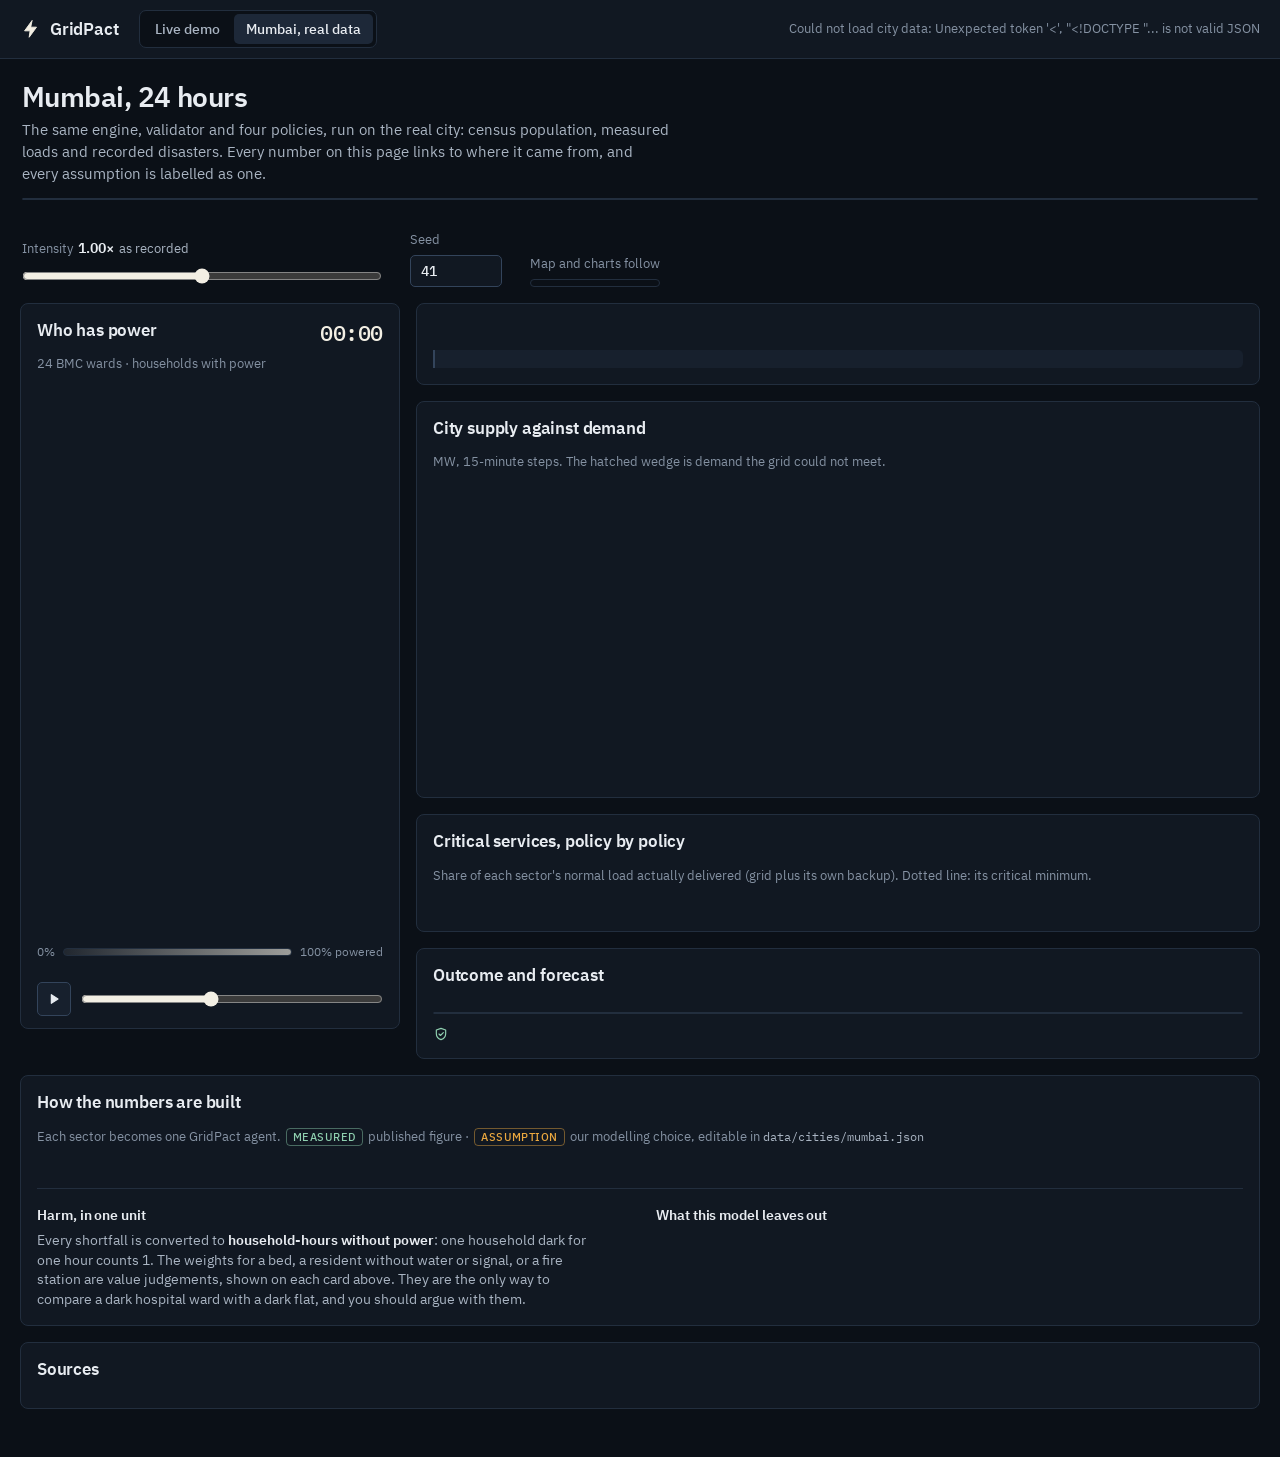
==== web/city.html @ 39cee3af "Mumbai on real data: city page, ensemble forecast, three protocol fixes - City mode (gridpact/city.p" ====
<!doctype html>
<html lang="en">
<head>
<meta charset="utf-8">
<meta name="viewport" content="width=device-width, initial-scale=1">
<title>GridPact · Mumbai</title>
<meta name="description" content="GridPact on Mumbai: real population, real loads and recorded disasters, simulated over 24 hours under four allocation policies.">
<link rel="icon" href="data:image/svg+xml,%3Csvg xmlns='http://www.w3.org/2000/svg' viewBox='0 0 32 32'%3E%3Crect width='32' height='32' rx='7' fill='%230b1017'/%3E%3Cpath d='M18 4 8 18h7l-2 10 11-15h-7z' fill='%23f3efe4'/%3E%3C/svg%3E">
<link rel="stylesheet" href="styles.css">
<link rel="stylesheet" href="city.css">
</head>
<body class="city-page">
<svg width="0" height="0" style="position:absolute" aria-hidden="true">
  <defs>
    <symbol id="i-hospital" viewBox="0 0 24 24"><rect x="4" y="4" width="16" height="16" rx="3"/><path d="M12 8v8M8 12h8"/></symbol>
    <symbol id="i-water" viewBox="0 0 24 24"><path d="M12 3.5c3.2 4 5.5 7.2 5.5 10.2a5.5 5.5 0 0 1-11 0c0-3 2.3-6.2 5.5-10.2Z"/></symbol>
    <symbol id="i-emergency" viewBox="0 0 24 24"><path d="M7 17v-5a5 5 0 0 1 10 0v5"/><path d="M5 17h14v3H5zM12 3v2M4.2 7.2l1.4 1.4M19.8 7.2l-1.4 1.4"/></symbol>
    <symbol id="i-telecom" viewBox="0 0 24 24"><path d="M12 10v11M9 21h6M8.5 7.5a5 5 0 0 0 0 5M15.5 7.5a5 5 0 0 1 0 5M6 5a8.5 8.5 0 0 0 0 10M18 5a8.5 8.5 0 0 1 0 10"/><circle cx="12" cy="10" r="1.2"/></symbol>
    <symbol id="i-homes" viewBox="0 0 24 24"><path d="M3.5 11 12 4l8.5 7M6 9.5V20h12V9.5M10 20v-5h4v5"/></symbol>
    <symbol id="i-play" viewBox="0 0 24 24"><path d="M8 5.5v13l10-6.5z"/></symbol>
    <symbol id="i-pause" viewBox="0 0 24 24"><path d="M8.5 5.5v13M15.5 5.5v13"/></symbol>
    <symbol id="i-bolt" viewBox="0 0 24 24"><path d="M13 3 5 14h6l-1 7 8-11h-6z"/></symbol>
    <symbol id="i-shield" viewBox="0 0 24 24"><path d="M12 3.5 5 6v5.5c0 4.3 3 7.6 7 9 4-1.4 7-4.7 7-9V6z"/><path d="m9 12 2.2 2.2L15.5 10"/></symbol>
    <symbol id="i-pin" viewBox="0 0 24 24"><path d="M12 21s-6.5-6.2-6.5-11a6.5 6.5 0 0 1 13 0c0 4.8-6.5 11-6.5 11Z"/><circle cx="12" cy="10" r="2.3"/></symbol>
    <symbol id="i-ext" viewBox="0 0 24 24"><path d="M14 4.5h5.5V10M19.5 4.5 11 13M17 14v5.5H4.5V7H10"/></symbol>
    <symbol id="i-back" viewBox="0 0 24 24"><path d="M19 12H5.5M11 6.5 5.5 12l5.5 5.5"/></symbol>
    <pattern id="hatch" width="7" height="7" patternUnits="userSpaceOnUse" patternTransform="rotate(45)">
      <rect width="7" height="7" fill="var(--deficit-bg)" stroke="none"/>
      <line x1="0.5" y1="0" x2="0.5" y2="7" stroke="var(--deficit)" stroke-width="1.2" stroke-opacity="0.6"/>
    </pattern>
  </defs>
</svg>

<header class="bar">
  <div class="brand">
    <svg class="brand-mark" viewBox="0 0 24 24" aria-hidden="true"><use href="#i-bolt"/></svg>
    <span class="brand-name">GridPact</span>
  </div>
  <nav class="tabs" aria-label="Pages">
    <a class="tab" href="index.html">Live demo</a>
    <a class="tab" href="city.html" aria-current="page">Mumbai, real data</a>
  </nav>
  <div class="bar-status" id="run-status" aria-live="polite">Loading city data…</div>
</header>

<main class="city">
  <section class="city-intro" aria-labelledby="city-title">
    <div class="intro-text">
      <h1 id="city-title">Mumbai, 24 hours</h1>
      <p class="lede">The same engine, validator and four policies, run on the real city: census population, measured loads and recorded disasters. Every number on this page links to where it came from, and every assumption is labelled as one.</p>
    </div>
    <dl class="facts" id="facts"></dl>
  </section>

  <section class="picker" aria-labelledby="picker-title">
    <h2 id="picker-title" class="sr-only">Choose a disaster</h2>
    <div class="disasters" id="disasters" role="radiogroup" aria-label="Disaster"></div>
    <div class="controls">
      <label class="ctl ctl-intensity">
        <span class="ctl-label">Intensity <b id="intensity-out">1.00×</b> <span id="intensity-note" class="ctl-note">as recorded</span></span>
        <input id="intensity" type="range" min="0.5" max="1.5" step="0.05" value="1" aria-describedby="intensity-note">
      </label>
      <label class="ctl ctl-seed">
        <span class="ctl-label">Seed</span>
        <input id="seed" type="number" inputmode="numeric" min="0" max="999999" value="41">
      </label>
      <div class="ctl ctl-policy">
        <span class="ctl-label" id="policy-label">Map and charts follow</span>
        <div class="seg" id="policy" role="radiogroup" aria-labelledby="policy-label"></div>
      </div>
    </div>
  </section>

  <div class="city-grid">
    <aside class="map-col">
      <section class="panel panel-map" aria-labelledby="map-title">
        <div class="panel-head">
          <div>
            <h2 id="map-title">Who has power</h2>
            <p class="panel-note" id="map-sub">24 BMC wards · households with power</p>
          </div>
          <span class="map-clock" id="map-clock">00:00</span>
        </div>
        <div class="map-wrap" id="map" role="img" aria-label="Map of Mumbai's 24 wards shaded by share of households with power"></div>
        <div class="map-legend" aria-hidden="true">
          <span>0%</span><span class="ramp"></span><span>100% powered</span>
        </div>
        <div class="zones" id="zones"></div>
        <div class="scrub">
          <button id="play" class="btn btn-icon" type="button" aria-label="Play the day" aria-pressed="false">
            <svg aria-hidden="true"><use href="#i-play"/></svg>
          </button>
          <input id="hour" type="range" min="0" max="95" step="1" value="40" aria-label="Time of day">
        </div>
      </section>
    </aside>

    <div class="main-col">
      <section class="panel panel-record" aria-labelledby="record-title">
        <div class="record-head">
          <span class="kind-badge" id="record-kind"></span>
          <h2 id="record-title"></h2>
          <p class="record-date" id="record-date"></p>
        </div>
        <p class="record-summary" id="record-summary"></p>
        <div class="record-grid">
          <dl class="record-facts" id="record-facts"></dl>
          <ol class="timeline" id="timeline" aria-label="Recorded timeline"></ol>
        </div>
        <p class="assumption" id="record-assumption"></p>
      </section>

      <section class="panel" aria-labelledby="supply-title">
        <div class="panel-head">
          <div>
            <h2 id="supply-title">City supply against demand</h2>
            <p class="panel-note">MW, 15-minute steps. The hatched wedge is demand the grid could not meet.</p>
          </div>
          <div class="chart-readout" id="supply-readout"></div>
        </div>
        <div class="legend" id="supply-legend"></div>
        <div class="chart chart-city" id="supply-chart"></div>
      </section>

      <section class="panel" aria-labelledby="services-title">
        <div class="panel-head">
          <div>
            <h2 id="services-title">Critical services, policy by policy</h2>
            <p class="panel-note">Share of each sector's normal load actually delivered (grid plus its own backup). Dotted line: its critical minimum.</p>
          </div>
        </div>
        <div class="legend" id="services-legend"></div>
        <div class="services" id="services"></div>
      </section>

      <section class="panel panel-outcome" aria-labelledby="outcome-title">
        <div class="panel-head">
          <div>
            <h2 id="outcome-title">Outcome and forecast</h2>
            <p class="panel-note" id="outcome-note"></p>
          </div>
        </div>
        <p class="outcome-head" id="outcome-head"></p>
        <div class="table-wrap"><table class="outcome-table" id="outcome-table"></table></div>
        <p class="guarantee-line" id="guarantee-line"><svg aria-hidden="true"><use href="#i-shield"/></svg><span></span></p>
      </section>
    </div>
  </div>

  <section class="panel panel-model" aria-labelledby="model-title">
    <div class="panel-head">
      <div>
        <h2 id="model-title">How the numbers are built</h2>
        <p class="panel-note">Each sector becomes one GridPact agent. <span class="tag tag-measured">Measured</span> published figure · <span class="tag tag-assumption">Assumption</span> our modelling choice, editable in <code>data/cities/mumbai.json</code></p>
      </div>
    </div>
    <div class="sectors" id="sectors"></div>
    <div class="model-notes">
      <div>
        <h3>Harm, in one unit</h3>
        <p>Every shortfall is converted to <b>household-hours without power</b>: one household dark for one hour counts 1. The weights for a bed, a resident without water or signal, or a fire station are value judgements, shown on each card above. They are the only way to compare a dark hospital ward with a dark flat, and you should argue with them.</p>
      </div>
      <div>
        <h3>What this model leaves out</h3>
        <ul id="limits"></ul>
      </div>
    </div>
  </section>

  <section class="panel panel-sources" aria-labelledby="sources-title">
    <div class="panel-head">
      <h2 id="sources-title">Sources</h2>
      <span class="panel-note" id="sources-note"></span>
    </div>
    <ol class="sources" id="sources"></ol>
  </section>
</main>

<div class="tooltip city-tt" id="tt" hidden></div>
<script src="charts.js"></script>
<script src="city.js"></script>
</body>
</html>
---- web/styles.css ----
/* GridPact: night-shift grid control room.
   Ink-blue ground, ivory for the system's own voice, amber/red only for real
   trouble. Agent hues are a validated CVD-safe order (blue, aqua, violet,
   magenta, green) that deliberately avoids the status hues. */

@font-face { font-family: "Plex"; src: url("fonts/plex-sans-400.woff2") format("woff2"); font-weight: 400; font-display: swap; }
@font-face { font-family: "Plex"; src: url("fonts/plex-sans-500.woff2") format("woff2"); font-weight: 500; font-display: swap; }
@font-face { font-family: "Plex"; src: url("fonts/plex-sans-600.woff2") format("woff2"); font-weight: 600; font-display: swap; }
@font-face { font-family: "Plex Mono"; src: url("fonts/plex-mono-400.woff2") format("woff2"); font-weight: 400; font-display: swap; }
@font-face { font-family: "Plex Mono"; src: url("fonts/plex-mono-500.woff2") format("woff2"); font-weight: 500; font-display: swap; }

:root {
  color-scheme: dark;
  --bg: #0b1017;
  --panel: #111822;
  --panel-2: #17202d;
  --panel-3: #1d2838;
  --line: #222e3e;
  --line-strong: #33445b;
  --text: #e8ecf1;
  --text-2: #aab5c3;
  --text-3: #8592a3;
  --ivory: #f3efe4;
  --ivory-ink: #0b1017;

  --stress: #eba83f;
  --stress-bg: #2a2214;
  --fail: #f2706a;
  --fail-bg: #2e1718;
  --ok: #8fd0b0;

  --deficit: #c9d2dd;            /* neutral: scarcity is the normal crisis state, not an alarm */
  --deficit-bg: rgba(201, 210, 221, 0.05);

  --s-hospital: #3987e5;
  --s-water: #199e70;
  --s-emergency: #9085e9;
  --s-telecom: #d55181;
  --s-shelter: #d95926;

  --r: 8px;
  --r-sm: 5px;
  --font: "Plex", ui-sans-serif, system-ui, -apple-system, "Segoe UI", sans-serif;
  --mono: "Plex Mono", ui-monospace, "SF Mono", Menlo, monospace;
  --ease: cubic-bezier(0.16, 1, 0.3, 1);
}

* { box-sizing: border-box; }
[hidden] { display: none !important; }
html, body { margin: 0; }
body {
  background: var(--bg);
  color: var(--text);
  font: 400 14px/1.45 var(--font);
  font-variant-numeric: tabular-nums;
  -webkit-font-smoothing: antialiased;
  min-height: 100vh;
}
::selection { background: var(--ivory); color: var(--ivory-ink); }
:focus-visible { outline: 2px solid var(--ivory); outline-offset: 2px; border-radius: 4px; }
* { scrollbar-width: thin; scrollbar-color: var(--line-strong) transparent; }
::-webkit-scrollbar { width: 8px; height: 8px; }
::-webkit-scrollbar-thumb { background: var(--line-strong); border-radius: 8px; }
::-webkit-scrollbar-track { background: transparent; }

svg { width: 18px; height: 18px; fill: none; stroke: currentColor; stroke-width: 1.75; stroke-linecap: round; stroke-linejoin: round; flex: none; }

h1, h2, h3 { margin: 0; font-weight: 600; letter-spacing: -0.005em; }
h2 { font-size: 17px; letter-spacing: -0.01em; }
b { font-weight: 600; }

/* ---------------- header bar ---------------- */
.bar {
  display: flex; align-items: center; gap: 12px 16px; flex-wrap: wrap;
  padding: 10px 20px;
  background: var(--panel);
  border-bottom: 1px solid var(--line);
  position: sticky; top: 0; z-index: 10;
}
.btn-done { background: var(--ivory); color: var(--ivory-ink); }
.brand { display: flex; align-items: center; gap: 8px; margin-right: 4px; }
.brand-mark { width: 22px; height: 22px; fill: var(--ivory); stroke: var(--ivory); stroke-width: 1; }
.brand-name { font-weight: 600; font-size: 17px; letter-spacing: -0.01em; }

.run-setup, .transport { display: flex; align-items: flex-end; gap: 8px; }
.transport { padding-left: 16px; border-left: 1px solid var(--line); }
.field { display: flex; flex-direction: column; gap: 2px; }
.field-label { font-size: 11px; color: var(--text-3); font-weight: 500; }
select, input {
  font: 500 13.5px var(--font); color: var(--text);
  background: var(--panel-2); border: 1px solid var(--line-strong); border-radius: var(--r-sm);
  height: 32px; padding: 0 10px;
}
select { padding-right: 28px; appearance: none; cursor: pointer;
  background-image: url("data:image/svg+xml,%3Csvg xmlns='http://www.w3.org/2000/svg' viewBox='0 0 24 24' fill='none' stroke='%23aab5c3' stroke-width='2' stroke-linecap='round'%3E%3Cpath d='m7 10 5 5 5-5'/%3E%3C/svg%3E");
  background-repeat: no-repeat; background-position: right 7px center; background-size: 16px; }
#scenario { min-width: 230px; }
.field-seed input { width: 84px; }
select:hover, input:hover { border-color: #46597a; }

.btn {
  display: inline-flex; align-items: center; gap: 6px;
  height: 32px; padding: 0 12px;
  font: 500 13.5px var(--font); color: var(--text);
  background: var(--panel-2); border: 1px solid var(--line-strong); border-radius: var(--r-sm);
  cursor: pointer; transition: background-color .15s var(--ease), border-color .15s var(--ease);
}
.btn svg { width: 16px; height: 16px; }
.btn:hover { background: var(--panel-3); border-color: #46597a; }
.btn:active { transform: translateY(1px); }
.btn:disabled { opacity: .45; cursor: not-allowed; transform: none; }
.btn-primary { background: var(--ivory); color: var(--ivory-ink); border-color: var(--ivory); min-width: 86px; justify-content: center; }
.btn-primary svg { fill: currentColor; }
.btn-primary:hover { background: #fffaf0; border-color: #fffaf0; }
.btn-small { height: 28px; padding: 0 10px; font-size: 13px; }

.clock { display: flex; flex-direction: column; line-height: 1.15; margin-left: auto; text-align: right; }
.clock-time { font: 500 20px var(--mono); letter-spacing: -0.02em; }
.clock-sub { font-size: 12px; color: var(--text-3); }

.tabs { display: flex; gap: 2px; background: var(--bg); padding: 3px; border-radius: 7px; border: 1px solid var(--line); }
.tab { font: 500 13.5px var(--font); color: var(--text-2); background: none; border: 0; padding: 6px 12px; border-radius: 5px; cursor: pointer; }
.tab:hover { color: var(--text); }
.tab[aria-selected="true"] { background: var(--panel-3); color: var(--text); }
.nav-city { display: inline-flex; align-items: center; gap: 5px; font: 500 13.5px var(--font); color: var(--text-2); text-decoration: none; padding: 6px 4px; border-bottom: 1px solid var(--line-strong); }
.nav-city:hover { color: var(--text); border-color: var(--ivory); }
.nav-city svg { width: 14px; height: 14px; transform: rotate(-90deg); }

/* ---------------- guarantees strip ---------------- */
.guarantees {
  display: flex; align-items: center; gap: 22px; flex-wrap: wrap;
  padding: 8px 20px; border-bottom: 1px solid var(--line);
  font-size: 13px; color: var(--text-2);
}
.g-item { display: inline-flex; align-items: center; gap: 6px; }
.g-item svg { width: 16px; height: 16px; color: var(--ok); }
.g-item b { color: var(--text); }
.g-item.is-bad svg, .g-item.is-bad b { color: var(--fail); }
.g-seed { color: var(--text-3); }
.scenario-desc { color: var(--text-2); font-size: 13px; margin: 4px 0 0; max-width: 64ch; line-height: 1.45; text-wrap: pretty; }

/* ---------------- layout ---------------- */
main { padding: 16px 20px 28px; }
.view-live { display: grid; grid-template-columns: minmax(0, 1fr) 390px; gap: 16px; align-items: start; }
.col-main, .col-side { display: flex; flex-direction: column; gap: 16px; min-width: 0; }
.col-side { position: sticky; top: 108px; max-height: calc(100vh - 128px); }

.panel { background: var(--panel); border: 1px solid var(--line); border-radius: var(--r); padding: 14px 16px 16px; min-width: 0; }
.panel-head { display: flex; align-items: flex-start; justify-content: space-between; gap: 12px; margin-bottom: 10px; }
.panel-note { font-size: 13px; color: var(--text-3); }
.panel-note .tick { display: inline-block; width: 2px; height: 11px; background: var(--text); vertical-align: -1px; margin: 0 3px; }

/* ---------------- chart ---------------- */
.chart-readout { padding-top: 1px; font-size: 13px; color: var(--text-2); display: flex; gap: 16px; flex-wrap: wrap; justify-content: flex-end; }
.chart-readout b { color: var(--text); font-weight: 600; }
.chart-readout .short b { color: var(--text); }
.legend { display: flex; flex-wrap: wrap; gap: 6px 16px; font-size: 13px; color: var(--text-2); margin-bottom: 6px; }
.legend span { display: inline-flex; align-items: center; gap: 6px; }
.sw { width: 12px; height: 12px; border-radius: 3px; display: inline-block; }
.sw-line { width: 16px; height: 0; border-top: 2px solid var(--ivory); border-radius: 0; }
.sw-dash { width: 16px; height: 0; border-top: 2px dashed var(--text-2); border-radius: 0; }
.sw-hatch { width: 12px; height: 12px; border-radius: 3px; overflow: hidden; vertical-align: middle; }
.sw-hatch rect { stroke: none; }
.chart { position: relative; height: 290px; }
svg.plot { width: 100%; height: 100%; display: block; stroke: none; fill: none; overflow: visible; }
.axis text { font: 400 12px var(--font); fill: var(--text-3); }
.grid line { stroke: var(--line); stroke-width: 1; }
.tooltip {
  position: absolute; pointer-events: none; z-index: 5;
  background: #0d141d; border: 1px solid var(--line-strong); border-radius: 6px;
  padding: 8px 10px; font-size: 13px; min-width: 190px;
  box-shadow: 0 8px 24px rgba(0,0,0,.45);
}
.tooltip .tt-h { font-weight: 600; margin-bottom: 4px; }
.tooltip .tt-r { display: flex; justify-content: space-between; gap: 14px; color: var(--text-2); }
.tooltip .tt-r b { color: var(--text); font-weight: 500; }
.tooltip .tt-r .sw { margin-right: 6px; vertical-align: -1px; }
.chart-empty { position: absolute; inset: 0; display: grid; place-items: center; color: var(--text-3); font-size: 13.5px; pointer-events: none; }

/* ---------------- agent cards ---------------- */
.agents { display: grid; grid-template-columns: repeat(auto-fit, minmax(185px, 1fr)); gap: 12px; }
@keyframes hit { from { box-shadow: 0 0 0 2px var(--stress), 0 6px 20px rgba(0,0,0,.35); } to { box-shadow: 0 0 0 0 transparent, 0 6px 20px rgba(0,0,0,0); } }
.agent.is-hit { animation: hit 1.6s var(--ease); }
.agent {
  background: var(--panel); border: 1px solid var(--line); border-radius: var(--r);
  padding: 12px 14px 13px; display: flex; flex-direction: column; gap: 10px;
  transition: background-color .4s var(--ease), border-color .4s var(--ease);
}
.agent.is-stressed { border-color: #4a3c22; }
.agent.is-failed { background: var(--fail-bg); border-color: #5c2a2a; }
.agent-head { display: flex; align-items: center; gap: 8px; }
.agent-icon { width: 26px; height: 26px; border-radius: 6px; display: grid; place-items: center; background: color-mix(in srgb, var(--c) 18%, transparent); color: var(--c); }
.agent-icon svg { width: 17px; height: 17px; }
.agent-name { font-weight: 600; font-size: 15px; line-height: 1.25; flex: 1; min-width: 0; min-height: 2.5em; display: flex; align-items: center; }
.agent-head { align-items: center; flex-wrap: wrap; row-gap: 6px; min-height: 0; }
.agent-head::after { content: ""; flex-basis: 100%; order: 2; }
.agent-head .status { order: 3; }
.agent-head .agent-icon, .agent-head .status { margin-top: -1px; }

.status { display: inline-flex; align-items: center; gap: 4px; font: 600 12px var(--font); letter-spacing: .02em; padding: 2px 7px 2px 5px; border-radius: 99px; white-space: nowrap; }
.status svg { width: 13px; height: 13px; stroke-width: 2.25; }
.status-OK { color: var(--ok); background: rgba(143, 208, 176, .1); }
.status-STRESSED { color: var(--stress); background: var(--stress-bg); }
.status-FAILED { color: var(--fail); background: rgba(242, 112, 106, .14); }

.metric-row { display: flex; justify-content: space-between; align-items: baseline; font-size: 13px; color: var(--text-2); }
.metric-row b { font-size: 14px; color: var(--text); font-weight: 600; }
.metric-row .of { color: var(--text-3); font-weight: 400; }
.meter { position: relative; height: 8px; background: var(--bg); border-radius: 4px; margin-top: 5px; }
.meter-fill { position: absolute; left: 0; top: 0; bottom: 0; border-radius: 4px; background: var(--c); transition: width .35s var(--ease); }
.meter-mark { position: absolute; top: -3px; bottom: -3px; width: 2px; background: var(--text); border-radius: 1px; }
.meter-reserve .meter-fill { background: var(--text-2); }
.meter-reserve.is-low .meter-fill { background: var(--stress); }
.meter-reserve.is-empty .meter-fill { background: var(--fail); }
.agent-foot { display: flex; justify-content: space-between; gap: 8px; font-size: 13px; color: var(--text-2); border-top: 1px solid var(--line); padding-top: 9px; }
.agent-foot b { color: var(--text); font-weight: 600; }
.agent-act { font-size: 13px; color: var(--text-2); min-height: 18px; display: flex; align-items: center; gap: 5px; }
.agent-act svg { width: 14px; height: 14px; }
.agent-act.act-concede { color: var(--text); }
.agent-act.act-hold svg { color: var(--stress); }
.agent-act.act-fail { color: var(--fail); }
.credits-up { color: var(--ok); font-weight: 600; }
.credits-down { color: var(--text-3); font-weight: 600; }
.nowrap { white-space: nowrap; }
.metric-row > span:first-child { white-space: nowrap; }

/* compact table for many agents */
.agent-table { width: 100%; border-collapse: collapse; font-size: 13px; }
.agent-table th { text-align: left; font-weight: 500; font-size: 12px; color: var(--text-3); padding: 0 8px 6px; border-bottom: 1px solid var(--line); white-space: nowrap; }
.agent-table td { padding: 6px 8px; border-bottom: 1px solid var(--line); vertical-align: middle; }
.agent-table tr.is-failed td { background: var(--fail-bg); }
.agent-table .num { text-align: right; white-space: nowrap; }
.agent-table .cell-name { display: flex; align-items: center; gap: 8px; white-space: nowrap; }
.agent-table .meter { margin-top: 0; min-width: 90px; }
.kind-dot { width: 9px; height: 9px; border-radius: 2px; background: var(--c); flex: none; }

/* ---------------- inject ---------------- */
.panel-agents { padding: 4px 0 0; min-width: 0; }
.agent-table-wrap, .cmp-wrap {
  overflow-x: auto;
  background:
    linear-gradient(to right, var(--panel) 30%, rgba(17,24,34,0)) left / 28px 100% no-repeat local,
    linear-gradient(to left, var(--panel) 30%, rgba(17,24,34,0)) right / 28px 100% no-repeat local,
    radial-gradient(farthest-side at 0 50%, rgba(0,0,0,.55), transparent) left / 12px 100% no-repeat scroll,
    radial-gradient(farthest-side at 100% 50%, rgba(0,0,0,.55), transparent) right / 12px 100% no-repeat scroll,
    var(--panel);
}
.panel-agents .agent-table-wrap { border: 1px solid var(--line); border-radius: var(--r); padding: 10px 8px 4px; }
.agent-table td, .agent-table th { white-space: nowrap; }
.panel-inject { flex: none; }

/* ---------------- live standings ---------------- */
.panel-standings { flex: none; }
.panel-standings .panel-head, .panel-inject .panel-head { margin-bottom: 8px; }
.standings { display: grid; grid-template-columns: max-content minmax(60px, 1fr) max-content max-content; gap: 7px 10px; align-items: center; font-size: 13px; color: var(--text-2); }
.standings .st-name { white-space: nowrap; }
.standings .st-name.is-gp { color: var(--text); font-weight: 600; }
.standings .st-bar { height: 10px; border-radius: 0 3px 3px 0; background: var(--text-3); opacity: .65; transition: width .35s var(--ease); min-width: 1px; }
.standings .st-bar.is-gp { background: var(--ivory); opacity: 1; }
.standings .st-num { text-align: right; color: var(--text); font-weight: 500; }
.standings .st-fail { text-align: right; font-size: 12px; color: var(--text-3); white-space: nowrap; }
.standings .st-fail.has-fail { color: var(--fail); }
.standings-note { margin: 8px 0 0; font-size: 12px; color: var(--text-3); line-height: 1.45; text-wrap: balance; }
.standings-lead { grid-column: 1 / -1; font-size: 13px; color: var(--text); margin: 0 0 2px; text-wrap: balance; }
.standings-lead b { color: var(--ivory); }

/* ---------------- negotiation ledger (latest step) ---------------- */
.ledger { width: 100%; border-collapse: collapse; font-size: 12.5px; margin: 4px 0 8px; font-variant-numeric: tabular-nums; }
.ledger th, .ledger td { padding: 4px 6px; text-align: right; border-bottom: 1px solid var(--line); white-space: nowrap; }
.ledger th:first-child, .ledger td:first-child { text-align: left; color: var(--text-3); font: 500 12px var(--mono); }
.ledger thead th { font: 500 12px var(--font); color: var(--text-2); vertical-align: bottom; }
.ledger thead th .lh { display: inline-flex; flex-direction: column; align-items: flex-end; gap: 2px; }
.ledger thead th svg { width: 14px; height: 14px; color: var(--c); }
.ledger td { color: var(--text); }
.ledger td.nil { color: var(--text-3); }
.ledger tr.l-final td { border-top: 1px solid var(--line-strong); font-weight: 600; }
.ledger tr.l-credit td { color: var(--text-2); }
.ledger .held { display: inline-flex; align-items: center; gap: 2px; color: var(--stress); font-size: 11.5px; font-weight: 600; }
.ledger .held svg { width: 11px; height: 11px; color: var(--stress); }
.ledger-caption { font-size: 12px; color: var(--text-3); margin: 0 0 2px; }
.log-step.is-old .ledger, .log-step.is-old .ledger-caption { display: none; }
.log-step.has-ledger:not(.is-old) .log-line.k-concede, .log-step.has-ledger:not(.is-old) .log-line.k-credit,
.log-step.has-ledger:not(.is-old) .log-more { display: none; }

/* presenter key hint on inject buttons */
.inject-btn span { flex: 1; }
.kbd { font: 500 11.5px var(--mono); color: var(--text-3); border: 1px solid var(--line-strong); border-radius: 4px; padding: 0 5px; line-height: 18px; }
.inject-list { display: grid; grid-template-columns: 1fr 1fr; gap: 6px; }
.inject-btn {
  display: flex; align-items: center; gap: 7px; min-height: 36px; text-align: left; width: 100%;
  font: 500 13px/1.3 var(--font); color: var(--text);
  background: var(--panel-2); border: 1px solid var(--line); border-radius: var(--r-sm);
  padding: 8px 10px; cursor: pointer; transition: border-color .15s var(--ease), background-color .15s var(--ease);
}
.inject-btn svg { width: 16px; height: 16px; color: var(--text-3); }
.inject-btn.is-queued { border-color: #5a4a2c; background: var(--stress-bg); }
.inject-btn.is-queued svg { color: var(--stress); }
.inject-btn:hover { border-color: #5a4a2c; background: var(--stress-bg); }
.inject-btn:disabled { opacity: .45; cursor: not-allowed; }
.inject-queue { font-size: 13px; color: var(--stress); margin-top: 8px; min-height: 0; }
.inject-queue:empty { display: none; }

/* ---------------- log ---------------- */
.panel-log { display: flex; flex-direction: column; min-height: 260px; flex: 1; overflow: hidden; }
.log { overflow-y: auto; flex: 1; margin: 0 -16px -16px; padding: 0 16px 16px; }
.log-step { padding: 10px 0 12px; border-top: 1px solid var(--line); }
.log-step:first-child { border-top: 0; padding-top: 2px; }
.log-step-head { display: flex; align-items: baseline; gap: 8px; margin-bottom: 6px; }
.log-time { font: 500 13px var(--mono); color: var(--text); }
.log-tag { font-size: 12px; color: var(--text-3); }
.log-tag.is-contested { color: var(--text-2); }
.log-tag.is-fallback { color: var(--fail); }
.log-outcome { font-size: 13px; color: var(--text); margin: 0 0 4px; text-wrap: pretty; }
.log-outcome.is-fallback { color: var(--fail); }
.log-response { font-size: 13.5px; color: var(--text); margin: 4px 0 10px; line-height: 1.45; text-wrap: pretty; }
.log-response b { color: var(--stress); font-weight: 600; }
.log-more { font-size: 12px; color: var(--text-3); margin: 2px 0 0 32px; }
.log-event { font-size: 13px; color: var(--stress); display: flex; gap: 6px; align-items: flex-start; margin: 2px 0 6px; }
.log-event svg { width: 14px; height: 14px; margin-top: 2px; }
.log-line { display: grid; grid-template-columns: 34px 1fr; gap: 6px; font-size: 13.5px; line-height: 1.4; padding: 2.5px 0; color: var(--text-2); }
.log-round { font: 500 12px var(--mono); color: var(--text-3); padding-top: 2px; }
.log-line.k-concede { color: var(--text); }
.log-line.k-hold { color: var(--text); }
.log-line.k-hold .log-round { color: var(--stress); }
.log-step.is-old .log-line.k-concede, .log-step.is-old .log-line.k-credit { display: none; }
.log-step:not(.is-old) .log-more { display: none; }
.log-line.k-fallback, .log-line.k-reject, .log-line.k-short { color: var(--fail); }
.log-line.k-agree { color: var(--ok); }
.log-line.k-credit { color: var(--text-2); }
.log-step.is-old .log-line { font-size: 13px; }
.log-validator { display: flex; flex-wrap: wrap; gap: 4px 10px; margin-top: 6px; font-size: 12px; color: var(--text-3); }
.log-validator span { display: inline-flex; align-items: center; gap: 3px; }
.log-validator svg { width: 12px; height: 12px; color: var(--ok); stroke-width: 2.5; }
.log-validator .bad svg { color: var(--fail); }
.log-empty { color: var(--text-3); font-size: 13px; padding: 4px 0; }
.narration { font-size: 13px; line-height: 1.5; background: var(--panel-2); border: 1px solid var(--line); border-radius: var(--r-sm); padding: 9px 11px; margin-bottom: 10px; color: var(--text); }
.narration small { display: block; color: var(--text-3); margin-top: 4px; font-size: 12px; }

/* ---------------- results ---------------- */
.results-wrap { max-width: 1320px; margin: 0 auto; display: flex; flex-direction: column; gap: 16px; }
.results-head { display: grid; grid-template-columns: minmax(0, 1fr) minmax(300px, 460px); gap: 20px 40px; align-items: end; padding: 6px 2px 2px; }
.results-side { display: flex; flex-direction: column; gap: 14px; align-items: flex-end; }
.results-side .dmg-bars { width: 100%; }
@media (max-width: 900px) { .results-head { grid-template-columns: minmax(0, 1fr); } .results-side { align-items: stretch; } }
.headline { font-size: 26px; line-height: 1.25; font-weight: 600; letter-spacing: -0.015em; max-width: 42ch; text-wrap: balance; }
.headline em { font-style: normal; color: var(--ivory); }
.dmg-bars { display: grid; grid-template-columns: max-content minmax(140px, 1fr) max-content; gap: 6px 10px; align-items: center; font-size: 13px; color: var(--text-2); min-width: min(440px, 100%); }
.dmg-bar { height: 12px; border-radius: 0 4px 4px 0; background: var(--text-3); opacity: .7; }
.dmg-bar.is-gp { background: var(--ivory); opacity: 1; }
.dmg-bars .is-gp-label { color: var(--text); font-weight: 600; }
.dmg-bars .num { text-align: right; color: var(--text); }
.results-sub { color: var(--text-2); font-size: 14px; max-width: 64ch; margin-top: 6px; text-wrap: pretty; }
.results-grid { display: grid; grid-template-columns: minmax(0, 1.35fr) minmax(0, 1fr); gap: 16px; align-items: start; }
.cmp-table { width: 100%; border-collapse: collapse; font-size: 13.5px; }
.cmp-table th, .cmp-table td { padding: 8px 10px; border-bottom: 1px solid var(--line); text-align: right; white-space: nowrap; }
.cmp-table th:first-child, .cmp-table td:first-child { text-align: left; white-space: normal; }
.cmp-table thead th { font-size: 13px; font-weight: 500; color: var(--text-2); vertical-align: bottom; }
.cmp-table thead th.col-gp { color: var(--ivory); font-weight: 600; }
.cmp-table td.col-gp { background: rgba(243,239,228,.045); color: var(--text); font-weight: 600; }
.cmp-table td { color: var(--text-2); }
.cmp-table td .best { color: var(--text); }
.cmp-table td .best::after { content: ""; display: inline-block; width: 6px; height: 6px; border-radius: 50%; background: var(--ok); margin-left: 6px; vertical-align: 2px; }
.cmp-table .metric-name { color: var(--text); font-weight: 500; }
.cmp-table .metric-hint { display: block; font-size: 12px; color: var(--text-3); font-weight: 400; }
.cmp-table tr.row-guarantee td { color: var(--text); }
.results-note { font-size: 13px; color: var(--text-3); margin-top: 10px; line-height: 1.5; max-width: 58ch; text-wrap: pretty; }
.delta { display: inline-block; font-size: 12px; font-weight: 600; padding: 1px 6px; border-radius: 4px; margin-left: 6px; }
.delta-good { color: var(--ok); background: rgba(143,208,176,.1); }
.delta-bad { color: var(--fail); background: rgba(242,112,106,.12); }
.cmp-chart { height: 280px; position: relative; }
.outage-table { width: 100%; border-collapse: collapse; font-size: 13px; margin-top: 4px; }
.outage-table th, .outage-table td { padding: 6px 8px; border-bottom: 1px solid var(--line); text-align: right; }
.outage-table th:first-child, .outage-table td:first-child { text-align: left; }
.outage-table th { font-weight: 500; font-size: 12px; color: var(--text-3); }
.outage-table td { color: var(--text-2); }
.outage-table td.col-gp { color: var(--text); font-weight: 600; }
.loading { color: var(--text-3); padding: 40px 4px; font-size: 14px; }

/* ---------------- toast ---------------- */
.toast { position: fixed; bottom: 20px; left: 50%; transform: translateX(-50%); background: var(--panel-3); border: 1px solid var(--line-strong); color: var(--text); padding: 9px 14px; border-radius: 7px; font-size: 13.5px; box-shadow: 0 10px 30px rgba(0,0,0,.5); z-index: 20; }
.toast.is-error { border-color: #6b2f2f; color: #ffd2cf; }

/* ---------------- responsive ---------------- */
@media (max-height: 860px) and (min-width: 1181px) {
  .chart { height: 236px; }
  .scenario-desc { display: -webkit-box; -webkit-line-clamp: 2; -webkit-box-orient: vertical; overflow: hidden; }
}
@media (max-width: 1180px) {
  .view-live { grid-template-columns: minmax(0, 1fr); }
  .col-side { position: static; max-height: none; }
  .panel-log { max-height: 520px; }
  .results-grid { grid-template-columns: minmax(0, 1fr); }
  .clock { margin-left: 0; }
}
@media (max-width: 720px) {
  .bar, .guarantees, main { padding-left: 16px; padding-right: 16px; }
  .bar { position: static; }
  .bar > * { max-width: 100%; }
  .run-setup { width: 100%; }
  .run-setup .field:first-child { flex: 1 1 100%; }
  .run-setup .field:first-child select { width: 100%; }
  .clock { margin-left: auto; }
  .tabs { width: 100%; }
  .tab { flex: 1; }
  .guarantees { gap: 6px 16px; }
  .panel-head { flex-wrap: wrap; }
  .chart-readout { justify-content: flex-start; gap: 4px 14px; }
  .chart { height: 240px; }
  .agents { grid-template-columns: minmax(0, 1fr); }
  .col-side { top: 0; }
  .transport { padding-left: 0; border-left: 0; }
  #scenario { min-width: 0; width: 100%; }
  .run-setup { flex-wrap: wrap; }
  .headline { font-size: 21px; }
}
@media (prefers-reduced-motion: reduce) {
  *, *::before, *::after { transition: none !important; animation: none !important; }
}
---- web/city.css ----
/* Mumbai page. Same control-room tokens as the live demo (styles.css);
   homes take the validated slot the core scenarios use for shelters, so the
   five sector hues are still the CVD-checked set. */

:root { --s-homes: var(--s-shelter); }

.sr-only { position: absolute; width: 1px; height: 1px; padding: 0; margin: -1px; overflow: hidden; clip: rect(0 0 0 0); white-space: nowrap; border: 0; }

/* ---------------- header ---------------- */
a.tab { text-decoration: none; display: inline-block; }
a.tab[aria-current="page"] { background: var(--panel-3); color: var(--text); }
.bar-status { margin-left: auto; font-size: 13px; color: var(--text-3); min-width: 0; text-wrap: balance; }
.is-loading .bar-status::before {
  content: ""; display: inline-block; width: 8px; height: 8px; border-radius: 50%;
  background: var(--ivory); margin-right: 8px; vertical-align: 1px; animation: pulse 1s var(--ease) infinite alternate;
}
@keyframes pulse { from { opacity: .25; } to { opacity: 1; } }
@media (prefers-reduced-motion: reduce) { .is-loading .bar-status::before { animation: none; } }

.city { max-width: 1480px; margin: 0 auto; padding: 18px 20px 48px; display: flex; flex-direction: column; gap: 16px; }

/* ---------------- intro + facts ---------------- */
.city-intro { display: grid; grid-template-columns: minmax(0, 1fr); gap: 14px; padding: 4px 2px 0; }
.city-intro h1 { font-size: 28px; letter-spacing: -0.02em; line-height: 1.15; }
.lede { margin: 6px 0 0; color: var(--text-2); max-width: 72ch; font-size: 15px; text-wrap: pretty; }
.facts { display: grid; grid-template-columns: repeat(5, minmax(0, 1fr)); gap: 1px; margin: 0; background: var(--line); border: 1px solid var(--line); border-radius: var(--r); overflow: hidden; }
.fact { background: var(--panel); padding: 10px 14px 11px; min-width: 0; }
.fact dt { font-size: 12px; color: var(--text-3); text-transform: uppercase; letter-spacing: .06em; }
.fact dd { margin: 2px 0 0; display: flex; flex-direction: column; gap: 1px; }
.fact dd b { font-size: 20px; font-weight: 600; letter-spacing: -0.01em; color: var(--text); }
.fact dd span { font-size: 12.5px; color: var(--text-2); }
.src { font-size: 10.5px; vertical-align: super; line-height: 0; margin-left: 2px; color: var(--text-3); text-decoration: none; font-family: var(--mono); }
.src:hover { color: var(--ivory); text-decoration: underline; }

/* ---------------- disaster picker ---------------- */
.picker { display: flex; flex-direction: column; gap: 12px; }
.disasters { display: grid; grid-template-columns: repeat(4, minmax(0, 1fr)); gap: 10px; }
.disaster {
  text-align: left; display: flex; flex-direction: column; gap: 3px; min-width: 0;
  background: var(--panel); color: var(--text); border: 1px solid var(--line); border-radius: var(--r);
  padding: 11px 14px 12px; cursor: pointer; font: inherit;
  transition: border-color .15s var(--ease), background .15s var(--ease);
}
.disaster:hover { border-color: var(--line-strong); background: var(--panel-2); }
.disaster[aria-checked="true"] { border-color: var(--ivory); background: var(--panel-2); box-shadow: inset 0 0 0 1px var(--ivory); }
.d-kind { font-size: 11.5px; letter-spacing: .05em; text-transform: uppercase; color: var(--text-3); }
.d-kind-forecast { color: var(--stress); }
.d-name { font-weight: 600; font-size: 15.5px; letter-spacing: -0.01em; }
.d-date { font-size: 13px; color: var(--text-2); text-wrap: pretty; }

.controls { display: flex; flex-wrap: wrap; align-items: flex-end; gap: 12px 28px; padding: 2px 2px 0; }
.ctl { display: flex; flex-direction: column; gap: 6px; min-width: 0; }
.ctl-label { font-size: 12.5px; color: var(--text-3); }
.ctl-label b { color: var(--text); font-weight: 600; font-size: 13.5px; margin: 0 2px; }
.ctl-note { color: var(--text-2); }
.ctl-intensity { width: min(360px, 100%); }
.ctl-seed input {
  width: 92px; height: 32px; background: var(--panel); color: var(--text); border: 1px solid var(--line-strong);
  border-radius: var(--r-sm); padding: 0 10px; font: 500 14px var(--font);
}
input[type="range"] { width: 100%; accent-color: var(--ivory); height: 22px; margin: 0; background: transparent; }

.seg { display: inline-flex; gap: 2px; background: var(--bg); padding: 3px; border-radius: 7px; border: 1px solid var(--line); flex-wrap: wrap; }
.seg-btn { font: 500 13px var(--font); color: var(--text-2); background: none; border: 0; padding: 5px 11px; border-radius: 5px; cursor: pointer; }
.seg-btn:hover { color: var(--text); }
.seg-btn[aria-checked="true"] { background: var(--ivory); color: var(--ivory-ink); }

/* ---------------- main grid ---------------- */
.city-grid { display: grid; grid-template-columns: minmax(300px, 380px) minmax(0, 1fr); gap: 16px; align-items: start; }
.map-col { position: sticky; top: 64px; }
.main-col { display: flex; flex-direction: column; gap: 16px; min-width: 0; }

/* ---------------- map ---------------- */
.panel-map { padding-bottom: 12px; }
.map-clock { font: 500 22px var(--mono); color: var(--ivory); letter-spacing: -0.02em; }
.map-wrap { height: clamp(360px, calc(100vh - 360px), 620px); position: relative; }
.map-svg { overflow: visible; }
.ward { fill: var(--ivory); fill-opacity: .6; stroke: var(--bg); stroke-width: 3; cursor: default; }
.ward:hover, .ward:focus-visible { stroke: var(--text); stroke-width: 4; outline: none; }
.ward-labels text { font: 600 24px var(--font); fill: var(--text); fill-opacity: .85; stroke: var(--bg); stroke-width: 6; stroke-opacity: .7; stroke-linejoin: round; pointer-events: none; paint-order: stroke; }
.fac { cursor: default; }
.fac-dot { stroke: var(--bg); stroke-width: 4; }
.fac-ring { fill: none; stroke: transparent; stroke-width: 5; }
.fac-ring.is-stress { stroke: var(--stress); }
.fac-ring.is-fail { stroke: var(--fail); }
.map-legend { display: flex; align-items: center; gap: 8px; font-size: 12px; color: var(--text-3); margin: 6px 0 10px; }
.map-legend .ramp { flex: 1; height: 8px; border-radius: 4px; background: linear-gradient(90deg, rgba(243,239,228,.07), rgba(243,239,228,.62)); border: 1px solid var(--line); }
.zones { display: grid; grid-template-columns: repeat(3, minmax(0, 1fr)); gap: 8px; margin-bottom: 12px; }
.zone { display: flex; flex-direction: column; gap: 1px; font-size: 12px; color: var(--text-3); min-width: 0; }
.zone b { font-size: 18px; color: var(--text); font-weight: 600; }
.zone-hh { color: var(--text-2); }
.scrub { display: flex; align-items: center; gap: 10px; }
.btn-icon { width: 34px; height: 34px; padding: 0; justify-content: center; flex: none; }
.btn-icon svg { fill: currentColor; }

/* ---------------- record ---------------- */
.record-head { display: flex; flex-wrap: wrap; align-items: baseline; gap: 4px 12px; }
.record-head h2 { font-size: 20px; letter-spacing: -0.015em; }
.kind-badge { font-size: 11.5px; letter-spacing: .05em; text-transform: uppercase; color: var(--text-3); width: 100%; }
.kind-badge.d-kind-forecast { color: var(--stress); }
.record-date { margin: 0; color: var(--text-2); font-size: 14px; }
.record-summary { margin: 10px 0 14px; color: var(--text); max-width: 80ch; text-wrap: pretty; }
.record-grid { display: grid; grid-template-columns: minmax(0, 1fr) minmax(0, 1.2fr); gap: 16px 28px; }
.record-facts { margin: 0; display: grid; gap: 8px; align-content: start; }
.record-facts > div { display: grid; grid-template-columns: 9.5em minmax(0, 1fr); gap: 10px; font-size: 13.5px; }
.record-facts dt { color: var(--text-3); }
.record-facts dd { margin: 0; color: var(--text); }
.timeline { list-style: none; margin: 0; padding: 0; display: grid; gap: 7px; font-size: 13.5px; }
.timeline li { display: grid; grid-template-columns: 20px 3.4em minmax(0, 1fr); gap: 8px; align-items: baseline; color: var(--text-2); }
.timeline time { font-family: var(--mono); color: var(--text); font-size: 13px; }
.tl-n { display: inline-grid; place-items: center; width: 18px; height: 18px; border-radius: 50%; border: 1px solid var(--line-strong); font: 500 11px var(--mono); color: var(--text-2); transform: translateY(-1px); }
.assumption { margin: 14px 0 0; padding: 9px 12px; border-left: 2px solid var(--line-strong); background: var(--panel-2); border-radius: 0 var(--r-sm) var(--r-sm) 0; font-size: 13px; color: var(--text-2); text-wrap: pretty; }
.assumption b { color: var(--text); font-weight: 600; }

/* ---------------- charts ---------------- */
.chart-city { height: 280px; }
.crit-band { fill: var(--s-hospital); fill-opacity: .22; }
.crit-label { font: 500 11.5px var(--font); fill: var(--text-2); }
.tl-mark { stroke: var(--text-3); stroke-width: 1; stroke-dasharray: 2 4; }
.tl-badge circle { fill: var(--panel); stroke: var(--line-strong); }
.tl-badge text { font: 500 10.5px var(--mono); fill: var(--text-2); }
.line-demand { fill: none; stroke: var(--text-2); stroke-width: 1.5; stroke-dasharray: 5 4; }
.line-supply { fill: none; stroke: var(--ivory); stroke-width: 2.25; }
.cursor { stroke: var(--ivory); stroke-width: 1; stroke-opacity: .5; pointer-events: none; }
.lg-line { display: inline-block; width: 20px; height: 0; border-top: 2px solid var(--ivory); }
.lg-demand { border-top: 1.5px dashed var(--text-2); }
.lg-hatch { display: inline-block; width: 14px; height: 10px; border: 1px solid var(--deficit); background: repeating-linear-gradient(45deg, rgba(201,210,221,.5) 0 1px, transparent 1px 4px); border-radius: 2px; }
.lg-band { display: inline-block; width: 14px; height: 10px; background: color-mix(in srgb, var(--s-hospital) 40%, transparent); border-radius: 2px; }

.services { display: grid; grid-template-columns: repeat(auto-fill, minmax(250px, 1fr)); gap: 12px; }
.svc { margin: 0; border: 1px solid var(--line); border-radius: var(--r); padding: 10px 10px 8px; min-width: 0; background: var(--bg); }
.svc figcaption { display: flex; align-items: center; gap: 7px; font-size: 13px; min-width: 0; }
.svc figcaption svg { color: var(--c); width: 16px; height: 16px; }
.svc figcaption b { font-weight: 600; white-space: nowrap; }
.svc figcaption span { color: var(--text-3); margin-left: auto; font-size: 12px; white-space: nowrap; overflow: hidden; text-overflow: ellipsis; }
.svc-chart { height: 118px; position: relative; margin-top: 4px; }
.line-min { fill: none; stroke: var(--c); stroke-width: 1.25; stroke-dasharray: 1 3; stroke-opacity: .9; }
.line-policy { fill: none; stroke: var(--text-3); stroke-width: 1.5; }
.line-policy.is-sel { stroke: var(--ivory); stroke-width: 2.25; }
.svc-low { display: flex; flex-wrap: wrap; gap: 2px 10px; font-size: 12px; color: var(--text-3); margin-top: 4px; }
.svc-low b { color: var(--text-2); font-weight: 500; }
.svc-low .is-sel, .svc-low .is-sel b { color: var(--text); }
.svc-low-h { color: var(--text-3); }
.lg-policy { width: 28px; height: 8px; vertical-align: 0; stroke: var(--text-3); stroke-width: 1.75; }
.legend .is-sel .lg-policy { stroke: var(--ivory); stroke-width: 2.5; }
.legend .is-sel { color: var(--text); }
.lg-min { stroke: var(--text-2); stroke-dasharray: 1 3; }

/* ---------------- outcome ---------------- */
.outcome-head { margin: 0 0 12px; font-size: 16px; color: var(--text); max-width: 90ch; text-wrap: pretty; }
.outcome-head b { color: var(--ivory); }
.table-wrap { overflow-x: auto; border: 1px solid var(--line); border-radius: var(--r); }
.outcome-table { width: 100%; border-collapse: collapse; font-size: 13.5px; min-width: 720px; }
.outcome-table th, .outcome-table td { padding: 9px 12px; text-align: right; border-bottom: 1px solid var(--line); vertical-align: top; }
.outcome-table thead th { font-weight: 500; color: var(--text-2); background: var(--panel-2); }
.outcome-table thead th span { display: block; color: var(--text); text-wrap: balance; }
.outcome-table small { display: block; font-size: 11.5px; color: var(--text-3); font-weight: 400; margin-top: 1px; }
.outcome-table th:first-child, .outcome-table tbody th { text-align: left; }
.outcome-table tbody th { font-weight: 500; color: var(--text-2); }
.outcome-table tbody tr:last-child > * { border-bottom: 0; }
.outcome-table td b { font-weight: 500; color: var(--text-2); }
.outcome-table td.is-min b { color: var(--text); font-weight: 600; }
.outcome-table tr.is-gp th { color: var(--ivory); font-weight: 600; }
.outcome-table tr.is-gp { background: rgba(243, 239, 228, .035); }
.guarantee-line { display: flex; align-items: center; gap: 8px; margin: 12px 0 0; font-size: 13px; color: var(--text-2); }
.guarantee-line svg { color: var(--ok); width: 16px; height: 16px; }
.guarantee-line.is-bad, .guarantee-line.is-bad svg { color: var(--fail); }

/* ---------------- model ---------------- */
.sectors { display: grid; grid-template-columns: repeat(auto-fill, minmax(260px, 1fr)); gap: 12px; }
.sector { border: 1px solid var(--line); border-top: 2px solid var(--c); border-radius: var(--r); padding: 12px 14px 14px; background: var(--bg); min-width: 0; }
.sector header { display: flex; align-items: center; gap: 8px; margin-bottom: 10px; }
.sector-icon { color: var(--c); }
.sector h3 { font-size: 15px; }
.sector-nums { display: grid; grid-template-columns: 1fr 1fr; gap: 6px 12px; margin-bottom: 10px; }
.sector-nums div { display: flex; flex-direction: column; font-size: 12px; color: var(--text-3); }
.sector-nums b { font-size: 15px; color: var(--text); font-weight: 600; }
.formula { font: 400 12px/1.5 var(--mono); color: var(--text-2); background: var(--panel); border-radius: var(--r-sm); padding: 7px 9px; margin: 0 0 10px; overflow-wrap: anywhere; }
.inputs { list-style: none; margin: 0; padding: 0; display: grid; gap: 6px; font-size: 12.5px; color: var(--text-2); }
.inputs li { display: grid; grid-template-columns: auto minmax(0, 1fr); gap: 8px; align-items: baseline; }
.inputs b { color: var(--text); font-weight: 600; }
.tag { display: inline-block; font: 500 10.5px var(--font); letter-spacing: .04em; text-transform: uppercase; padding: 1px 6px; border-radius: 4px; border: 1px solid; white-space: nowrap; }
.tag-measured { color: var(--ok); border-color: color-mix(in srgb, var(--ok) 45%, transparent); }
.tag-derived { color: var(--text-2); border-color: var(--line-strong); }
.tag-assumption { color: var(--stress); border-color: color-mix(in srgb, var(--stress) 45%, transparent); }
.panel-model .panel-note .tag { margin: 0 2px; }
.panel-model code { font: 12px var(--mono); color: var(--text-2); }
.model-notes { display: grid; grid-template-columns: minmax(0, 1fr) minmax(0, 1fr); gap: 16px 32px; margin-top: 18px; padding-top: 16px; border-top: 1px solid var(--line); }
.model-notes h3 { font-size: 14px; margin-bottom: 6px; }
.model-notes p, .model-notes ul { margin: 0; font-size: 13.5px; color: var(--text-2); max-width: 70ch; text-wrap: pretty; }
.model-notes ul { padding-left: 18px; display: grid; gap: 5px; }
.model-notes b { color: var(--text); }

/* ---------------- sources ---------------- */
.sources { margin: 0; padding-left: 26px; display: grid; grid-template-columns: repeat(2, minmax(0, 1fr)); gap: 6px 28px; font-size: 13px; }
.sources li { color: var(--text-3); padding-left: 2px; scroll-margin-top: 80px; }
.sources li:target { color: var(--ivory); }
.src-pub { color: var(--text-2); }
.sources a { color: var(--text); text-decoration: none; }
.sources a:hover { text-decoration: underline; color: var(--ivory); }
.sources a svg { width: 12px; height: 12px; margin-left: 4px; vertical-align: -1px; color: var(--text-3); }
.src-caveat { display: block; font-size: 12px; color: var(--stress); }

/* ---------------- tooltip ---------------- */
.city-tt { position: fixed; z-index: 30; max-width: 300px; }
.city-tt .tt-sub { font-weight: 400; color: var(--text-3); margin-left: 6px; }
.city-tt .tt-r.is-sel span, .city-tt .tt-r.is-sel b { color: var(--ivory); }

/* ---------------- responsive ---------------- */
@media (max-width: 1180px) {
  .facts { grid-template-columns: repeat(3, minmax(0, 1fr)); }
  .disasters { grid-template-columns: repeat(2, minmax(0, 1fr)); }
}
@media (max-width: 980px) {
  .city-grid { grid-template-columns: minmax(0, 1fr); }
  .map-col { position: static; }
  .map-wrap { height: 520px; }
  .record-grid, .model-notes, .sources { grid-template-columns: minmax(0, 1fr); }
}
@media (max-width: 640px) {
  .city { padding: 14px 16px 36px; }
  .city-intro h1 { font-size: 23px; }
  .facts { grid-template-columns: repeat(2, minmax(0, 1fr)); }
  .disasters { grid-template-columns: minmax(0, 1fr); }
  .bar-status { width: 100%; margin-left: 0; }
  .map-wrap { height: 440px; }
  .record-facts > div { grid-template-columns: minmax(0, 1fr); gap: 0; }
}
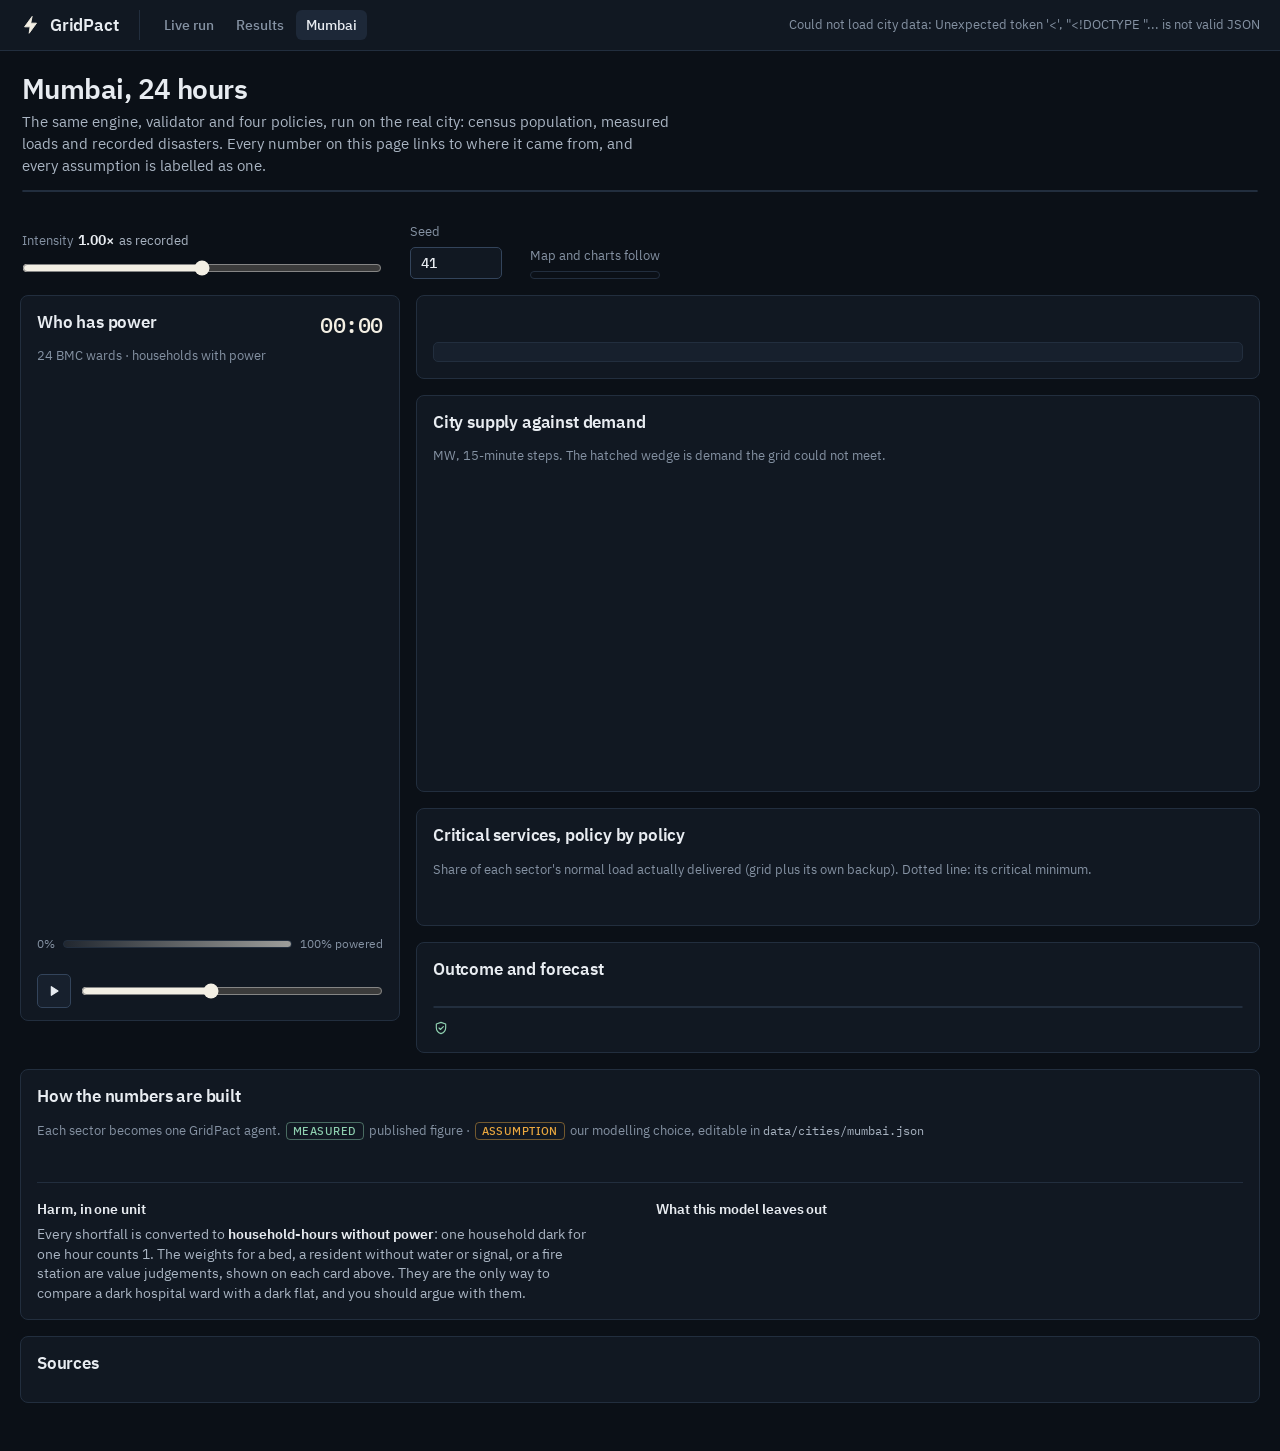
==== commit ff4f65c7: "UI polish: one navigation on both pages, no eyebrow kickers, tidier small multiples" ====
--- a/web/city.html
+++ b/web/city.html
@@ -36,9 +36,10 @@
     <svg class="brand-mark" viewBox="0 0 24 24" aria-hidden="true"><use href="#i-bolt"/></svg>
     <span class="brand-name">GridPact</span>
   </div>
-  <nav class="tabs" aria-label="Pages">
-    <a class="tab" href="index.html">Live demo</a>
-    <a class="tab" href="city.html" aria-current="page">Mumbai, real data</a>
+  <nav class="pages" aria-label="Pages">
+    <a href="index.html">Live run</a>
+    <a href="index.html?tab=results">Results</a>
+    <a href="city.html" aria-current="page">Mumbai</a>
   </nav>
   <div class="bar-status" id="run-status" aria-live="polite">Loading city data…</div>
 </header>
@@ -98,9 +99,8 @@
     <div class="main-col">
       <section class="panel panel-record" aria-labelledby="record-title">
         <div class="record-head">
-          <span class="kind-badge" id="record-kind"></span>
           <h2 id="record-title"></h2>
-          <p class="record-date" id="record-date"></p>
+          <p class="record-date"><span id="record-date"></span><span id="record-kind"></span></p>
         </div>
         <p class="record-summary" id="record-summary"></p>
         <div class="record-grid">
--- a/web/styles.css
+++ b/web/styles.css
@@ -89,12 +89,12 @@
 select, input {
   font: 500 13.5px var(--font); color: var(--text);
   background: var(--panel-2); border: 1px solid var(--line-strong); border-radius: var(--r-sm);
-  height: 32px; padding: 0 10px;
+  height: 32px; padding: 0 10px; caret-color: var(--ivory);
 }
 select { padding-right: 28px; appearance: none; cursor: pointer;
   background-image: url("data:image/svg+xml,%3Csvg xmlns='http://www.w3.org/2000/svg' viewBox='0 0 24 24' fill='none' stroke='%23aab5c3' stroke-width='2' stroke-linecap='round'%3E%3Cpath d='m7 10 5 5 5-5'/%3E%3C/svg%3E");
   background-repeat: no-repeat; background-position: right 7px center; background-size: 16px; }
-#scenario { min-width: 230px; }
+#scenario { min-width: 210px; }
 .field-seed input { width: 84px; }
 select:hover, input:hover { border-color: #46597a; }
 
@@ -118,13 +118,12 @@
 .clock-time { font: 500 20px var(--mono); letter-spacing: -0.02em; }
 .clock-sub { font-size: 12px; color: var(--text-3); }
 
-.tabs { display: flex; gap: 2px; background: var(--bg); padding: 3px; border-radius: 7px; border: 1px solid var(--line); }
-.tab { font: 500 13.5px var(--font); color: var(--text-2); background: none; border: 0; padding: 6px 12px; border-radius: 5px; cursor: pointer; }
-.tab:hover { color: var(--text); }
-.tab[aria-selected="true"] { background: var(--panel-3); color: var(--text); }
-.nav-city { display: inline-flex; align-items: center; gap: 5px; font: 500 13.5px var(--font); color: var(--text-2); text-decoration: none; padding: 6px 4px; border-bottom: 1px solid var(--line-strong); }
-.nav-city:hover { color: var(--text); border-color: var(--ivory); }
-.nav-city svg { width: 14px; height: 14px; transform: rotate(-90deg); }
+/* page switcher: the same control on both pages, beside the brand */
+.pages { display: flex; align-items: center; gap: 2px; padding-left: 14px; margin-right: 6px; border-left: 1px solid var(--line); align-self: stretch; }
+.pages-tabs { display: contents; }
+.pages a, .pages button { font: 500 13.5px var(--font); color: var(--text-3); text-decoration: none; padding: 6px 10px; border-radius: 6px; background: none; border: 0; cursor: pointer; }
+.pages a:hover, .pages button:hover { color: var(--text); background: var(--panel-2); }
+.pages a[aria-current="page"], .pages button[aria-selected="true"] { color: var(--text); background: var(--panel-3); }
 
 /* ---------------- guarantees strip ---------------- */
 .guarantees {
@@ -400,8 +399,6 @@
   .run-setup .field:first-child { flex: 1 1 100%; }
   .run-setup .field:first-child select { width: 100%; }
   .clock { margin-left: auto; }
-  .tabs { width: 100%; }
-  .tab { flex: 1; }
   .guarantees { gap: 6px 16px; }
   .panel-head { flex-wrap: wrap; }
   .chart-readout { justify-content: flex-start; gap: 4px 14px; }
--- a/web/city.css
+++ b/web/city.css
@@ -7,15 +7,8 @@
 .sr-only { position: absolute; width: 1px; height: 1px; padding: 0; margin: -1px; overflow: hidden; clip: rect(0 0 0 0); white-space: nowrap; border: 0; }
 
 /* ---------------- header ---------------- */
-a.tab { text-decoration: none; display: inline-block; }
-a.tab[aria-current="page"] { background: var(--panel-3); color: var(--text); }
 .bar-status { margin-left: auto; font-size: 13px; color: var(--text-3); min-width: 0; text-wrap: balance; }
-.is-loading .bar-status::before {
-  content: ""; display: inline-block; width: 8px; height: 8px; border-radius: 50%;
-  background: var(--ivory); margin-right: 8px; vertical-align: 1px; animation: pulse 1s var(--ease) infinite alternate;
-}
-@keyframes pulse { from { opacity: .25; } to { opacity: 1; } }
-@media (prefers-reduced-motion: reduce) { .is-loading .bar-status::before { animation: none; } }
+.is-loading .bar-status { color: var(--text-2); }
 
 .city { max-width: 1480px; margin: 0 auto; padding: 18px 20px 48px; display: flex; flex-direction: column; gap: 16px; }
 
@@ -25,26 +18,26 @@
 .lede { margin: 6px 0 0; color: var(--text-2); max-width: 72ch; font-size: 15px; text-wrap: pretty; }
 .facts { display: grid; grid-template-columns: repeat(5, minmax(0, 1fr)); gap: 1px; margin: 0; background: var(--line); border: 1px solid var(--line); border-radius: var(--r); overflow: hidden; }
 .fact { background: var(--panel); padding: 10px 14px 11px; min-width: 0; }
-.fact dt { font-size: 12px; color: var(--text-3); text-transform: uppercase; letter-spacing: .06em; }
+.fact dt { font-size: 12.5px; color: var(--text-3); }
 .fact dd { margin: 2px 0 0; display: flex; flex-direction: column; gap: 1px; }
 .fact dd b { font-size: 20px; font-weight: 600; letter-spacing: -0.01em; color: var(--text); }
 .fact dd span { font-size: 12.5px; color: var(--text-2); }
-.src { font-size: 10.5px; vertical-align: super; line-height: 0; margin-left: 2px; color: var(--text-3); text-decoration: none; font-family: var(--mono); }
+.src { font-size: 11px; vertical-align: super; line-height: 0; margin-left: 2px; color: var(--text-3); text-decoration: none; font-family: var(--mono); }
 .src:hover { color: var(--ivory); text-decoration: underline; }
 
 /* ---------------- disaster picker ---------------- */
 .picker { display: flex; flex-direction: column; gap: 12px; }
 .disasters { display: grid; grid-template-columns: repeat(4, minmax(0, 1fr)); gap: 10px; }
 .disaster {
-  text-align: left; display: flex; flex-direction: column; gap: 3px; min-width: 0;
+  text-align: left; display: flex; flex-direction: column; gap: 2px; min-width: 0;
   background: var(--panel); color: var(--text); border: 1px solid var(--line); border-radius: var(--r);
   padding: 11px 14px 12px; cursor: pointer; font: inherit;
   transition: border-color .15s var(--ease), background .15s var(--ease);
 }
 .disaster:hover { border-color: var(--line-strong); background: var(--panel-2); }
 .disaster[aria-checked="true"] { border-color: var(--ivory); background: var(--panel-2); box-shadow: inset 0 0 0 1px var(--ivory); }
-.d-kind { font-size: 11.5px; letter-spacing: .05em; text-transform: uppercase; color: var(--text-3); }
-.d-kind-forecast { color: var(--stress); }
+.kind-tag { align-self: flex-start; display: inline-block; margin-top: 6px; font: 500 11.5px var(--font); color: var(--text-2); padding: 1px 7px; border: 1px solid var(--line-strong); border-radius: 999px; white-space: nowrap; }
+.kind-tag.kind-forecast { color: var(--ivory); border-color: color-mix(in srgb, var(--ivory) 45%, transparent); }
 .d-name { font-weight: 600; font-size: 15.5px; letter-spacing: -0.01em; }
 .d-date { font-size: 13px; color: var(--text-2); text-wrap: pretty; }
 
@@ -94,11 +87,10 @@
 .btn-icon svg { fill: currentColor; }
 
 /* ---------------- record ---------------- */
-.record-head { display: flex; flex-wrap: wrap; align-items: baseline; gap: 4px 12px; }
-.record-head h2 { font-size: 20px; letter-spacing: -0.015em; }
-.kind-badge { font-size: 11.5px; letter-spacing: .05em; text-transform: uppercase; color: var(--text-3); width: 100%; }
-.kind-badge.d-kind-forecast { color: var(--stress); }
-.record-date { margin: 0; color: var(--text-2); font-size: 14px; }
+.record-head { display: flex; flex-direction: column; gap: 4px; }
+.record-head h2 { font-size: 20px; letter-spacing: -0.015em; text-wrap: balance; }
+.record-date { margin: 0; color: var(--text-2); font-size: 14px; display: flex; flex-wrap: wrap; align-items: center; gap: 4px 10px; }
+.record-date .kind-tag { margin-top: 0; }
 .record-summary { margin: 10px 0 14px; color: var(--text); max-width: 80ch; text-wrap: pretty; }
 .record-grid { display: grid; grid-template-columns: minmax(0, 1fr) minmax(0, 1.2fr); gap: 16px 28px; }
 .record-facts { margin: 0; display: grid; gap: 8px; align-content: start; }
@@ -109,7 +101,7 @@
 .timeline li { display: grid; grid-template-columns: 20px 3.4em minmax(0, 1fr); gap: 8px; align-items: baseline; color: var(--text-2); }
 .timeline time { font-family: var(--mono); color: var(--text); font-size: 13px; }
 .tl-n { display: inline-grid; place-items: center; width: 18px; height: 18px; border-radius: 50%; border: 1px solid var(--line-strong); font: 500 11px var(--mono); color: var(--text-2); transform: translateY(-1px); }
-.assumption { margin: 14px 0 0; padding: 9px 12px; border-left: 2px solid var(--line-strong); background: var(--panel-2); border-radius: 0 var(--r-sm) var(--r-sm) 0; font-size: 13px; color: var(--text-2); text-wrap: pretty; }
+.assumption { margin: 14px 0 0; padding: 9px 12px; border: 1px solid var(--line); background: var(--panel-2); border-radius: var(--r-sm); font-size: 13px; color: var(--text-2); text-wrap: pretty; }
 .assumption b { color: var(--text); font-weight: 600; }
 
 /* ---------------- charts ---------------- */
@@ -118,7 +110,7 @@
 .crit-label { font: 500 11.5px var(--font); fill: var(--text-2); }
 .tl-mark { stroke: var(--text-3); stroke-width: 1; stroke-dasharray: 2 4; }
 .tl-badge circle { fill: var(--panel); stroke: var(--line-strong); }
-.tl-badge text { font: 500 10.5px var(--mono); fill: var(--text-2); }
+.tl-badge text { font: 500 11px var(--mono); fill: var(--text-2); }
 .line-demand { fill: none; stroke: var(--text-2); stroke-width: 1.5; stroke-dasharray: 5 4; }
 .line-supply { fill: none; stroke: var(--ivory); stroke-width: 2.25; }
 .cursor { stroke: var(--ivory); stroke-width: 1; stroke-opacity: .5; pointer-events: none; }
@@ -127,17 +119,25 @@
 .lg-hatch { display: inline-block; width: 14px; height: 10px; border: 1px solid var(--deficit); background: repeating-linear-gradient(45deg, rgba(201,210,221,.5) 0 1px, transparent 1px 4px); border-radius: 2px; }
 .lg-band { display: inline-block; width: 14px; height: 10px; background: color-mix(in srgb, var(--s-hospital) 40%, transparent); border-radius: 2px; }
 
-.services { display: grid; grid-template-columns: repeat(auto-fill, minmax(250px, 1fr)); gap: 12px; }
+.services { display: grid; grid-template-columns: repeat(4, minmax(0, 1fr)); gap: 12px; }
+.svc-wide { grid-column: 1 / -1; }
+.svc-wide .svc-chart { height: 130px; }
 .svc { margin: 0; border: 1px solid var(--line); border-radius: var(--r); padding: 10px 10px 8px; min-width: 0; background: var(--bg); }
-.svc figcaption { display: flex; align-items: center; gap: 7px; font-size: 13px; min-width: 0; }
+.svc figcaption { display: grid; grid-template-columns: auto minmax(0, 1fr); column-gap: 7px; align-items: center; font-size: 13px; min-width: 0; }
 .svc figcaption svg { color: var(--c); width: 16px; height: 16px; }
 .svc figcaption b { font-weight: 600; white-space: nowrap; }
-.svc figcaption span { color: var(--text-3); margin-left: auto; font-size: 12px; white-space: nowrap; overflow: hidden; text-overflow: ellipsis; }
+.svc figcaption span { grid-column: 2; color: var(--text-3); font-size: 12px; }
+.svc-wide figcaption { display: flex; gap: 7px; }
+.svc-wide figcaption span { margin-left: auto; }
 .svc-chart { height: 118px; position: relative; margin-top: 4px; }
 .line-min { fill: none; stroke: var(--c); stroke-width: 1.25; stroke-dasharray: 1 3; stroke-opacity: .9; }
 .line-policy { fill: none; stroke: var(--text-3); stroke-width: 1.5; }
 .line-policy.is-sel { stroke: var(--ivory); stroke-width: 2.25; }
-.svc-low { display: flex; flex-wrap: wrap; gap: 2px 10px; font-size: 12px; color: var(--text-3); margin-top: 4px; }
+.svc-low { display: grid; grid-template-columns: minmax(0, 1fr); gap: 1px 10px; font-size: 12px; color: var(--text-3); margin-top: 6px; padding-top: 6px; border-top: 1px solid var(--line); }
+.svc-low span { display: flex; justify-content: space-between; gap: 6px; }
+.svc-low .svc-low-h { grid-column: 1 / -1; }
+.svc-wide .svc-low { grid-template-columns: repeat(5, max-content); justify-content: start; column-gap: 24px; }
+.svc-wide .svc-low .svc-low-h { grid-column: auto; }
 .svc-low b { color: var(--text-2); font-weight: 500; }
 .svc-low .is-sel, .svc-low .is-sel b { color: var(--text); }
 .svc-low-h { color: var(--text-3); }
@@ -168,7 +168,7 @@
 
 /* ---------------- model ---------------- */
 .sectors { display: grid; grid-template-columns: repeat(auto-fill, minmax(260px, 1fr)); gap: 12px; }
-.sector { border: 1px solid var(--line); border-top: 2px solid var(--c); border-radius: var(--r); padding: 12px 14px 14px; background: var(--bg); min-width: 0; }
+.sector { border: 1px solid var(--line); border-radius: var(--r); padding: 12px 14px 14px; background: var(--bg); min-width: 0; }
 .sector header { display: flex; align-items: center; gap: 8px; margin-bottom: 10px; }
 .sector-icon { color: var(--c); }
 .sector h3 { font-size: 15px; }
@@ -179,7 +179,7 @@
 .inputs { list-style: none; margin: 0; padding: 0; display: grid; gap: 6px; font-size: 12.5px; color: var(--text-2); }
 .inputs li { display: grid; grid-template-columns: auto minmax(0, 1fr); gap: 8px; align-items: baseline; }
 .inputs b { color: var(--text); font-weight: 600; }
-.tag { display: inline-block; font: 500 10.5px var(--font); letter-spacing: .04em; text-transform: uppercase; padding: 1px 6px; border-radius: 4px; border: 1px solid; white-space: nowrap; }
+.tag { display: inline-block; font: 500 11px var(--font); letter-spacing: .04em; text-transform: uppercase; padding: 1px 6px; border-radius: 4px; border: 1px solid; white-space: nowrap; }
 .tag-measured { color: var(--ok); border-color: color-mix(in srgb, var(--ok) 45%, transparent); }
 .tag-derived { color: var(--text-2); border-color: var(--line-strong); }
 .tag-assumption { color: var(--stress); border-color: color-mix(in srgb, var(--stress) 45%, transparent); }
@@ -210,6 +210,7 @@
 @media (max-width: 1180px) {
   .facts { grid-template-columns: repeat(3, minmax(0, 1fr)); }
   .disasters { grid-template-columns: repeat(2, minmax(0, 1fr)); }
+  .services { grid-template-columns: repeat(2, minmax(0, 1fr)); }
 }
 @media (max-width: 980px) {
   .city-grid { grid-template-columns: minmax(0, 1fr); }
@@ -222,6 +223,7 @@
   .city-intro h1 { font-size: 23px; }
   .facts { grid-template-columns: repeat(2, minmax(0, 1fr)); }
   .disasters { grid-template-columns: minmax(0, 1fr); }
+  .services { grid-template-columns: minmax(0, 1fr); }
   .bar-status { width: 100%; margin-left: 0; }
   .map-wrap { height: 440px; }
   .record-facts > div { grid-template-columns: minmax(0, 1fr); gap: 0; }
